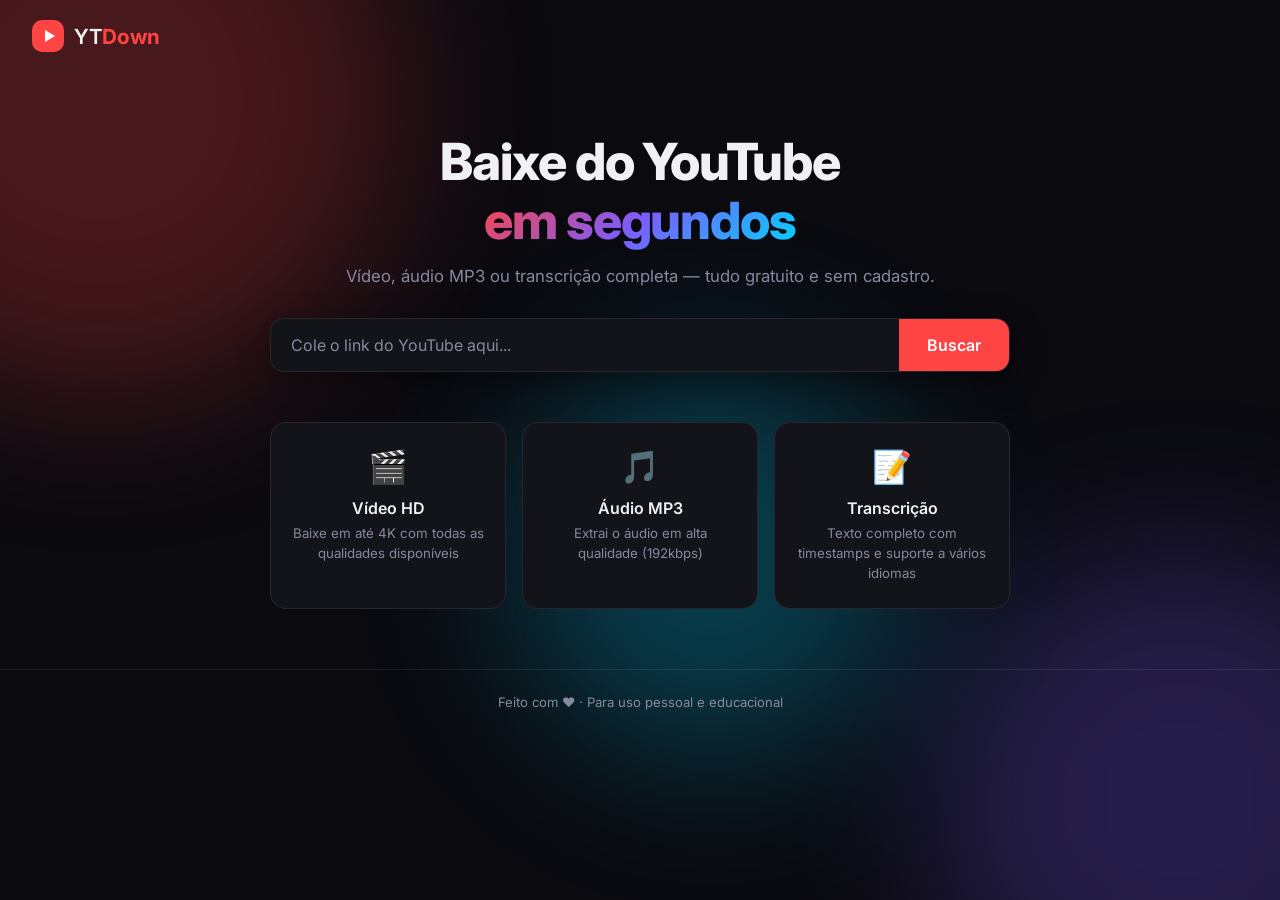
==== public/index.html @ 519b7a2e "YT Downloader - deploy inicial para Vercel" ====
<!DOCTYPE html>
<html lang="pt-BR">
<head>
  <meta charset="UTF-8" />
  <meta name="viewport" content="width=device-width, initial-scale=1.0" />
  <title>YT Downloader</title>
  <link rel="stylesheet" href="style.css" />
  <link rel="preconnect" href="https://fonts.googleapis.com" />
  <link href="https://fonts.googleapis.com/css2?family=Inter:wght@400;500;600;700;800&display=swap" rel="stylesheet" />
</head>
<body>
  <div class="bg-blobs">
    <div class="blob blob-1"></div>
    <div class="blob blob-2"></div>
    <div class="blob blob-3"></div>
  </div>

  <header>
    <div class="logo">
      <svg width="32" height="32" viewBox="0 0 32 32" fill="none">
        <rect width="32" height="32" rx="10" fill="#FF4444"/>
        <polygon points="13,10 23,16 13,22" fill="white"/>
      </svg>
      <span>YT<strong>Down</strong></span>
    </div>
  </header>

  <main>
    <section class="hero">
      <h1>Baixe do YouTube<br/><span class="gradient-text">em segundos</span></h1>
      <p class="subtitle">Vídeo, áudio MP3 ou transcrição completa — tudo gratuito e sem cadastro.</p>

      <div class="search-box">
        <input
          type="text"
          id="urlInput"
          placeholder="Cole o link do YouTube aqui..."
          autocomplete="off"
          spellcheck="false"
        />
        <button id="searchBtn" onclick="fetchInfo()">
          <span id="searchBtnText">Buscar</span>
          <svg id="searchSpinner" class="spinner hidden" viewBox="0 0 24 24" fill="none">
            <circle cx="12" cy="12" r="10" stroke="white" stroke-width="3" stroke-dasharray="31.4" stroke-dashoffset="10"/>
          </svg>
        </button>
      </div>
      <p id="urlError" class="error-msg hidden"></p>
    </section>

    <!-- Card de resultado -->
    <section id="resultCard" class="result-card hidden">
      <div class="video-info">
        <img id="thumbnail" src="" alt="thumbnail" />
        <div class="video-meta">
          <h2 id="videoTitle"></h2>
          <p id="videoChannel"></p>
          <p id="videoDuration"></p>
        </div>
      </div>

      <!-- Tabs -->
      <div class="tabs">
        <button class="tab active" data-tab="video" onclick="switchTab('video')">
          <svg viewBox="0 0 20 20" fill="currentColor"><path d="M2 6a2 2 0 012-2h6l2 2h4a2 2 0 012 2v6a2 2 0 01-2 2H4a2 2 0 01-2-2V6z"/></svg>
          Vídeo
        </button>
        <button class="tab" data-tab="audio" onclick="switchTab('audio')">
          <svg viewBox="0 0 20 20" fill="currentColor"><path d="M18 3a1 1 0 00-1.196-.98l-10 2A1 1 0 006 5v9.114A4.369 4.369 0 005 14c-1.657 0-3 .895-3 2s1.343 2 3 2 3-.895 3-2V7.82l8-1.6v5.894A4.37 4.37 0 0015 12c-1.657 0-3 .895-3 2s1.343 2 3 2 3-.895 3-2V3z"/></svg>
          Áudio
        </button>
        <button class="tab" data-tab="transcript" onclick="switchTab('transcript')">
          <svg viewBox="0 0 20 20" fill="currentColor"><path fill-rule="evenodd" d="M4 4a2 2 0 012-2h4.586A2 2 0 0112 2.586L15.414 6A2 2 0 0116 7.414V16a2 2 0 01-2 2H6a2 2 0 01-2-2V4zm2 6a1 1 0 011-1h6a1 1 0 110 2H7a1 1 0 01-1-1zm1 3a1 1 0 100 2h6a1 1 0 100-2H7z" clip-rule="evenodd"/></svg>
          Transcrição
        </button>
      </div>

      <!-- Painel Vídeo -->
      <div id="tab-video" class="tab-panel active">
        <p class="tab-desc">Escolha a qualidade desejada e clique em baixar:</p>
        <div id="formatList" class="format-list"></div>
        <div id="videoProgress" class="progress-wrap hidden">
          <div class="progress-bar-track">
            <div class="progress-bar-fill animated-progress"></div>
          </div>
          <p class="progress-label">Preparando download... isso pode levar alguns segundos ⏳</p>
        </div>
      </div>

      <!-- Painel Áudio -->
      <div id="tab-audio" class="tab-panel">
        <p class="tab-desc">Baixe o áudio do vídeo em <strong>M4A</strong> (compatível com todos os players):</p>
        <button class="btn-download btn-audio" onclick="downloadAudio()">
          <svg viewBox="0 0 20 20" fill="currentColor"><path fill-rule="evenodd" d="M3 17a1 1 0 011-1h12a1 1 0 110 2H4a1 1 0 01-1-1zm3.293-7.707a1 1 0 011.414 0L9 10.586V3a1 1 0 112 0v7.586l1.293-1.293a1 1 0 111.414 1.414l-3 3a1 1 0 01-1.414 0l-3-3a1 1 0 010-1.414z" clip-rule="evenodd"/></svg>
          Baixar Áudio
        </button>
        <div id="audioProgress" class="progress-wrap hidden">
          <div class="progress-bar-track">
            <div class="progress-bar-fill animated-progress"></div>
          </div>
          <p class="progress-label">Extraindo áudio... aguarde ⏳</p>
        </div>
      </div>

      <!-- Painel Transcrição -->
      <div id="tab-transcript" class="tab-panel">
        <p class="tab-desc">Obtenha a transcrição completa do vídeo:</p>
        <button class="btn-download btn-transcript" onclick="fetchTranscript()">
          <svg viewBox="0 0 20 20" fill="currentColor"><path fill-rule="evenodd" d="M3 4a1 1 0 011-1h12a1 1 0 110 2H4a1 1 0 01-1-1zm0 4a1 1 0 011-1h12a1 1 0 110 2H4a1 1 0 01-1-1zm0 4a1 1 0 011-1h7a1 1 0 110 2H4a1 1 0 01-1-1z" clip-rule="evenodd"/></svg>
          Gerar Transcrição
        </button>
        <div id="transcriptLoading" class="progress-wrap hidden">
          <div class="progress-bar-track">
            <div class="progress-bar-fill animated-progress"></div>
          </div>
          <p class="progress-label">Buscando transcrição... ⏳</p>
        </div>
        <div id="transcriptResult" class="transcript-box hidden">
          <div class="transcript-toolbar">
            <span id="transcriptLang" class="lang-badge"></span>
            <div class="transcript-actions">
              <button onclick="toggleTimestamps()" id="btnTimestamps" class="btn-sm">⏱ Com timestamps</button>
              <button onclick="copyTranscript()" class="btn-sm">📋 Copiar</button>
              <button onclick="downloadTranscript()" class="btn-sm">💾 Salvar .txt</button>
            </div>
          </div>
          <div id="transcriptContent" class="transcript-text"></div>
        </div>
      </div>
    </section>

    <section class="features">
      <div class="feature-card">
        <div class="feature-icon">🎬</div>
        <h3>Vídeo HD</h3>
        <p>Baixe em até 4K com todas as qualidades disponíveis</p>
      </div>
      <div class="feature-card">
        <div class="feature-icon">🎵</div>
        <h3>Áudio MP3</h3>
        <p>Extrai o áudio em alta qualidade (192kbps)</p>
      </div>
      <div class="feature-card">
        <div class="feature-icon">📝</div>
        <h3>Transcrição</h3>
        <p>Texto completo com timestamps e suporte a vários idiomas</p>
      </div>
    </section>
  </main>

  <footer>
    <p>Feito com ❤️ · Para uso pessoal e educacional</p>
  </footer>

  <script src="script.js"></script>
</body>
</html>
---- public/style.css ----
*, *::before, *::after { box-sizing: border-box; margin: 0; padding: 0; }

:root {
  --bg: #0a0a0f;
  --surface: #13131a;
  --surface2: #1c1c28;
  --border: rgba(255,255,255,0.08);
  --text: #f0f0f5;
  --text-muted: #8888a0;
  --red: #FF4444;
  --red-dark: #cc2222;
  --accent: #7c5cfc;
  --accent2: #00d4ff;
  --green: #22c55e;
  --radius: 16px;
  --shadow: 0 8px 32px rgba(0,0,0,0.4);
}

html { scroll-behavior: smooth; }

body {
  background: var(--bg);
  color: var(--text);
  font-family: 'Inter', system-ui, sans-serif;
  font-size: 16px;
  min-height: 100vh;
  overflow-x: hidden;
}

/* Background blobs */
.bg-blobs { position: fixed; inset: 0; pointer-events: none; z-index: 0; overflow: hidden; }
.blob {
  position: absolute;
  border-radius: 50%;
  filter: blur(80px);
  opacity: 0.25;
}
.blob-1 { width: 600px; height: 600px; background: var(--red); top: -200px; left: -200px; }
.blob-2 { width: 500px; height: 500px; background: var(--accent); bottom: -150px; right: -150px; }
.blob-3 { width: 400px; height: 400px; background: var(--accent2); top: 40%; left: 40%; }

/* Header */
header {
  position: relative;
  z-index: 10;
  padding: 20px 32px;
  display: flex;
  align-items: center;
}
.logo {
  display: flex;
  align-items: center;
  gap: 10px;
  font-size: 1.3rem;
  font-weight: 600;
  color: var(--text);
  text-decoration: none;
}
.logo strong { color: var(--red); }

/* Main */
main {
  position: relative;
  z-index: 10;
  max-width: 780px;
  margin: 0 auto;
  padding: 20px 20px 60px;
}

/* Hero */
.hero {
  text-align: center;
  padding: 40px 0 50px;
}
.hero h1 {
  font-size: clamp(2rem, 5vw, 3.2rem);
  font-weight: 800;
  line-height: 1.15;
  margin-bottom: 16px;
  letter-spacing: -0.02em;
}
.gradient-text {
  background: linear-gradient(135deg, var(--red), var(--accent), var(--accent2));
  -webkit-background-clip: text;
  -webkit-text-fill-color: transparent;
  background-clip: text;
}
.subtitle {
  color: var(--text-muted);
  font-size: 1.05rem;
  margin-bottom: 32px;
}

/* Search box */
.search-box {
  display: flex;
  gap: 0;
  background: var(--surface);
  border: 1.5px solid var(--border);
  border-radius: 14px;
  overflow: hidden;
  transition: border-color 0.2s;
  box-shadow: var(--shadow);
}
.search-box:focus-within { border-color: var(--red); }

.search-box input {
  flex: 1;
  background: transparent;
  border: none;
  outline: none;
  padding: 16px 20px;
  color: var(--text);
  font-size: 1rem;
  font-family: inherit;
}
.search-box input::placeholder { color: var(--text-muted); }

.search-box button {
  background: var(--red);
  border: none;
  padding: 16px 28px;
  color: white;
  font-size: 1rem;
  font-weight: 600;
  cursor: pointer;
  display: flex;
  align-items: center;
  gap: 8px;
  transition: background 0.2s;
  font-family: inherit;
}
.search-box button:hover { background: var(--red-dark); }
.search-box button:disabled { opacity: 0.6; cursor: not-allowed; }

/* Spinner */
.spinner {
  width: 20px;
  height: 20px;
  animation: spin 0.8s linear infinite;
}
@keyframes spin { to { transform: rotate(360deg); } }

.hidden { display: none !important; }

.error-msg {
  color: #ff7070;
  margin-top: 10px;
  font-size: 0.9rem;
}

/* Result card */
.result-card {
  background: var(--surface);
  border: 1.5px solid var(--border);
  border-radius: var(--radius);
  overflow: hidden;
  box-shadow: var(--shadow);
  margin-bottom: 40px;
  animation: slideUp 0.35s ease;
}
@keyframes slideUp {
  from { opacity: 0; transform: translateY(20px); }
  to   { opacity: 1; transform: translateY(0); }
}

/* Video info */
.video-info {
  display: flex;
  gap: 16px;
  padding: 20px;
  border-bottom: 1.5px solid var(--border);
  background: var(--surface2);
}
.video-info img {
  width: 160px;
  height: 90px;
  object-fit: cover;
  border-radius: 10px;
  flex-shrink: 0;
}
.video-meta { overflow: hidden; }
.video-meta h2 {
  font-size: 1rem;
  font-weight: 600;
  line-height: 1.4;
  margin-bottom: 6px;
  display: -webkit-box;
  -webkit-line-clamp: 2;
  -webkit-box-orient: vertical;
  overflow: hidden;
}
.video-meta p {
  font-size: 0.82rem;
  color: var(--text-muted);
  margin-bottom: 2px;
}

/* Tabs */
.tabs {
  display: flex;
  border-bottom: 1.5px solid var(--border);
  background: var(--surface2);
}
.tab {
  flex: 1;
  background: none;
  border: none;
  padding: 14px 12px;
  color: var(--text-muted);
  font-size: 0.88rem;
  font-weight: 500;
  cursor: pointer;
  display: flex;
  align-items: center;
  justify-content: center;
  gap: 6px;
  border-bottom: 2.5px solid transparent;
  transition: all 0.2s;
  font-family: inherit;
}
.tab svg { width: 16px; height: 16px; }
.tab:hover { color: var(--text); background: rgba(255,255,255,0.03); }
.tab.active { color: var(--red); border-bottom-color: var(--red); }

/* Tab panels */
.tab-panel { display: none; padding: 24px; }
.tab-panel.active { display: block; }
.tab-desc { color: var(--text-muted); font-size: 0.9rem; margin-bottom: 18px; }

/* Format list */
.format-list {
  display: flex;
  flex-wrap: wrap;
  gap: 10px;
}
.format-btn {
  background: var(--surface2);
  border: 1.5px solid var(--border);
  border-radius: 10px;
  padding: 10px 18px;
  color: var(--text);
  font-size: 0.9rem;
  font-weight: 500;
  cursor: pointer;
  display: flex;
  align-items: center;
  gap: 8px;
  transition: all 0.2s;
  font-family: inherit;
}
.format-btn:hover { border-color: var(--red); color: var(--red); background: rgba(255,68,68,0.08); }
.format-btn:disabled { opacity: 0.5; cursor: not-allowed; }
.format-badge {
  background: rgba(255,68,68,0.15);
  color: var(--red);
  font-size: 0.72rem;
  font-weight: 700;
  padding: 2px 6px;
  border-radius: 5px;
  text-transform: uppercase;
}

/* Download buttons */
.btn-download {
  display: inline-flex;
  align-items: center;
  gap: 8px;
  border: none;
  border-radius: 10px;
  padding: 12px 24px;
  font-size: 0.95rem;
  font-weight: 600;
  cursor: pointer;
  transition: all 0.2s;
  font-family: inherit;
}
.btn-download svg { width: 18px; height: 18px; }
.btn-download:disabled { opacity: 0.5; cursor: not-allowed; }

.btn-audio { background: linear-gradient(135deg, #7c5cfc, #9b59b6); color: white; }
.btn-audio:hover:not(:disabled) { transform: translateY(-1px); box-shadow: 0 4px 20px rgba(124,92,252,0.4); }

.btn-transcript { background: linear-gradient(135deg, #00b894, #00d4ff); color: #0a0a0f; }
.btn-transcript:hover:not(:disabled) { transform: translateY(-1px); box-shadow: 0 4px 20px rgba(0,212,255,0.3); }

/* Progress */
.progress-wrap { margin-top: 18px; }
.progress-bar-track {
  width: 100%;
  height: 6px;
  background: var(--surface2);
  border-radius: 99px;
  overflow: hidden;
}
.progress-bar-fill {
  height: 100%;
  border-radius: 99px;
  background: linear-gradient(90deg, var(--red), var(--accent));
}
.animated-progress {
  animation: indeterminate 1.5s ease-in-out infinite;
  width: 40%;
}
@keyframes indeterminate {
  0%   { transform: translateX(-100%); }
  100% { transform: translateX(350%); }
}
.progress-label { font-size: 0.82rem; color: var(--text-muted); margin-top: 8px; }

/* Transcript */
.transcript-box { margin-top: 16px; }
.transcript-toolbar {
  display: flex;
  align-items: center;
  justify-content: space-between;
  flex-wrap: wrap;
  gap: 10px;
  margin-bottom: 12px;
}
.lang-badge {
  background: rgba(0,212,255,0.15);
  color: var(--accent2);
  font-size: 0.78rem;
  font-weight: 600;
  padding: 4px 10px;
  border-radius: 99px;
  text-transform: uppercase;
}
.transcript-actions { display: flex; gap: 8px; flex-wrap: wrap; }
.btn-sm {
  background: var(--surface2);
  border: 1.5px solid var(--border);
  border-radius: 8px;
  padding: 6px 12px;
  color: var(--text-muted);
  font-size: 0.8rem;
  cursor: pointer;
  transition: all 0.2s;
  font-family: inherit;
}
.btn-sm:hover { border-color: var(--accent2); color: var(--accent2); }
.btn-sm.active { background: rgba(0,212,255,0.1); border-color: var(--accent2); color: var(--accent2); }

.transcript-text {
  background: var(--surface2);
  border: 1.5px solid var(--border);
  border-radius: 12px;
  padding: 16px 20px;
  max-height: 400px;
  overflow-y: auto;
  font-size: 0.88rem;
  line-height: 1.8;
  color: #c0c0d0;
  white-space: pre-wrap;
  word-break: break-word;
}
.transcript-text::-webkit-scrollbar { width: 6px; }
.transcript-text::-webkit-scrollbar-track { background: transparent; }
.transcript-text::-webkit-scrollbar-thumb { background: var(--border); border-radius: 99px; }

.timestamp-line { color: var(--accent2); font-weight: 600; font-size: 0.8em; margin-right: 6px; }

/* Features section */
.features {
  display: grid;
  grid-template-columns: repeat(auto-fit, minmax(200px, 1fr));
  gap: 16px;
  margin-top: 0;
}
.feature-card {
  background: var(--surface);
  border: 1.5px solid var(--border);
  border-radius: var(--radius);
  padding: 24px 20px;
  text-align: center;
  transition: border-color 0.2s, transform 0.2s;
}
.feature-card:hover { border-color: rgba(255,255,255,0.15); transform: translateY(-2px); }
.feature-icon { font-size: 2rem; margin-bottom: 12px; }
.feature-card h3 { font-size: 1rem; font-weight: 600; margin-bottom: 6px; }
.feature-card p { font-size: 0.83rem; color: var(--text-muted); line-height: 1.5; }

/* Footer */
footer {
  position: relative;
  z-index: 10;
  text-align: center;
  padding: 24px;
  color: var(--text-muted);
  font-size: 0.82rem;
  border-top: 1px solid var(--border);
}

/* Responsive */
@media (max-width: 520px) {
  .video-info { flex-direction: column; }
  .video-info img { width: 100%; height: 180px; }
  .tabs { font-size: 0.78rem; }
  .tab { padding: 12px 8px; }
}
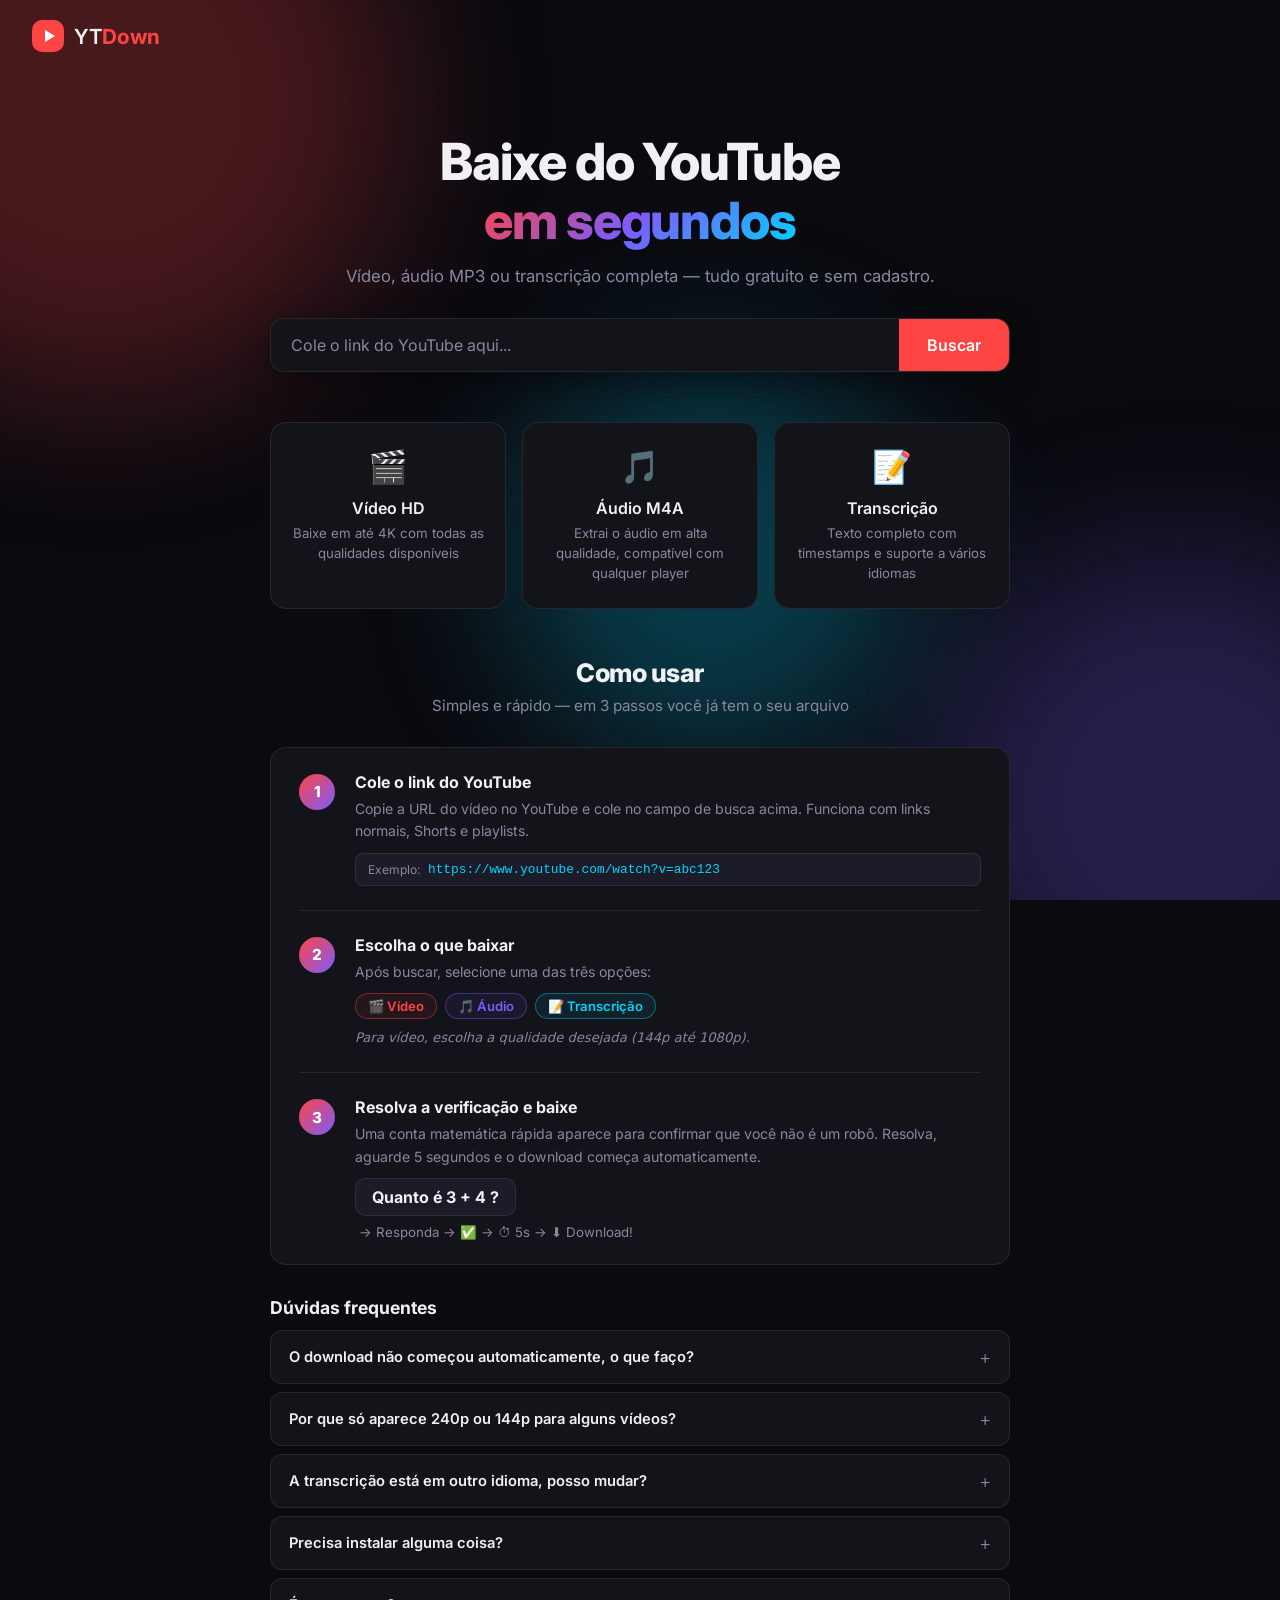
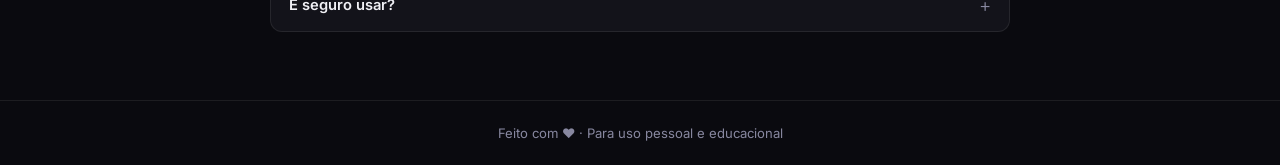
==== commit a12beedf: "Adiciona seção tutorial e FAQ para usuários do site" ====
--- a/public/index.html
+++ b/public/index.html
@@ -129,6 +129,7 @@
       </div>
     </section>
 
+    <!-- Cards de recursos -->
     <section class="features">
       <div class="feature-card">
         <div class="feature-icon">🎬</div>
@@ -137,8 +138,8 @@
       </div>
       <div class="feature-card">
         <div class="feature-icon">🎵</div>
-        <h3>Áudio MP3</h3>
-        <p>Extrai o áudio em alta qualidade (192kbps)</p>
+        <h3>Áudio M4A</h3>
+        <p>Extrai o áudio em alta qualidade, compatível com qualquer player</p>
       </div>
       <div class="feature-card">
         <div class="feature-icon">📝</div>
@@ -146,12 +147,167 @@
         <p>Texto completo com timestamps e suporte a vários idiomas</p>
       </div>
     </section>
+
+    <!-- Tutorial -->
+    <section class="tutorial">
+      <div class="tutorial-header">
+        <h2>Como usar</h2>
+        <p>Simples e rápido — em 3 passos você já tem o seu arquivo</p>
+      </div>
+
+      <div class="steps">
+
+        <div class="step">
+          <div class="step-num">1</div>
+          <div class="step-body">
+            <h4>Cole o link do YouTube</h4>
+            <p>Copie a URL do vídeo no YouTube e cole no campo de busca acima. Funciona com links normais, Shorts e playlists.</p>
+            <div class="step-example">
+              <span class="step-example-label">Exemplo:</span>
+              <code>https://www.youtube.com/watch?v=abc123</code>
+            </div>
+          </div>
+        </div>
+
+        <div class="step-divider"></div>
+
+        <div class="step">
+          <div class="step-num">2</div>
+          <div class="step-body">
+            <h4>Escolha o que baixar</h4>
+            <p>Após buscar, selecione uma das três opções:</p>
+            <div class="step-options">
+              <span class="step-tag tag-video">🎬 Vídeo</span>
+              <span class="step-tag tag-audio">🎵 Áudio</span>
+              <span class="step-tag tag-transcript">📝 Transcrição</span>
+            </div>
+            <p class="step-note">Para vídeo, escolha a qualidade desejada (144p até 1080p).</p>
+          </div>
+        </div>
+
+        <div class="step-divider"></div>
+
+        <div class="step">
+          <div class="step-num">3</div>
+          <div class="step-body">
+            <h4>Resolva a verificação e baixe</h4>
+            <p>Uma conta matemática rápida aparece para confirmar que você não é um robô. Resolva, aguarde 5 segundos e o download começa automaticamente.</p>
+            <div class="step-captcha-demo">
+              <div class="demo-question">Quanto é 3 + 4 ?</div>
+              <div class="demo-arrow">→ Responda → ✅ → ⏱ 5s → ⬇️ Download!</div>
+            </div>
+          </div>
+        </div>
+
+      </div>
+
+      <!-- FAQ -->
+      <div class="faq">
+        <h3>Dúvidas frequentes</h3>
+
+        <details class="faq-item">
+          <summary>O download não começou automaticamente, o que faço?</summary>
+          <p>Alguns navegadores bloqueiam popups. Clique no botão <strong>"Baixar novamente"</strong> que aparece após o contador, ou permita popups para este site nas configurações do navegador.</p>
+        </details>
+
+        <details class="faq-item">
+          <summary>Por que só aparece 240p ou 144p para alguns vídeos?</summary>
+          <p>O YouTube disponibiliza qualidades diferentes por vídeo. Vídeos mais antigos ou com restrições podem ter apenas resoluções menores disponíveis.</p>
+        </details>
+
+        <details class="faq-item">
+          <summary>A transcrição está em outro idioma, posso mudar?</summary>
+          <p>O site tenta buscar Português primeiro, depois Inglês, depois qualquer idioma disponível. Se o vídeo não tiver legenda no idioma desejado, será exibida a disponível. Nem todos os vídeos possuem transcrição.</p>
+        </details>
+
+        <details class="faq-item">
+          <summary>Precisa instalar alguma coisa?</summary>
+          <p>Não! Tudo funciona direto no navegador, sem instalar extensões ou aplicativos. Basta acessar o site.</p>
+        </details>
+
+        <details class="faq-item">
+          <summary>É seguro usar?</summary>
+          <p>Sim. O site não armazena seus dados, não pede login e não salva os vídeos no servidor. O download vai direto para o seu dispositivo. Use apenas para fins pessoais e educacionais, respeitando os direitos autorais.</p>
+        </details>
+      </div>
+    </section>
   </main>
 
   <footer>
     <p>Feito com ❤️ · Para uso pessoal e educacional</p>
   </footer>
 
+  <!-- Modal de verificação -->
+  <div id="downloadModal" class="modal-overlay hidden" onclick="handleOverlayClick(event)">
+    <div class="modal-card">
+      <button class="modal-close" onclick="closeModal()">✕</button>
+
+      <!-- Etapa 1: Math CAPTCHA -->
+      <div id="stepCaptcha">
+        <div class="modal-icon">🧮</div>
+        <h3 class="modal-title">Verificação rápida</h3>
+        <p class="modal-desc">Resolva a conta abaixo para liberar o download.</p>
+
+        <div class="math-captcha">
+          <div class="math-question" id="mathQuestion">?</div>
+          <div class="math-input-row">
+            <input
+              type="number"
+              id="mathAnswer"
+              class="math-input"
+              placeholder="Sua resposta"
+              autocomplete="off"
+              inputmode="numeric"
+              onkeydown="if(event.key==='Enter') checkMathAnswer()"
+            />
+            <button class="math-confirm-btn" onclick="checkMathAnswer()">
+              Confirmar →
+            </button>
+          </div>
+          <p id="mathError" class="math-error hidden">❌ Resposta incorreta. Tente novamente!</p>
+        </div>
+      </div>
+
+      <!-- Etapa 2: Countdown -->
+      <div id="stepCountdown" class="hidden">
+        <div class="modal-icon">✅</div>
+        <h3 class="modal-title">Verificado!</h3>
+        <p class="modal-desc">Seu download começa em:</p>
+        <div class="countdown-wrap">
+          <div class="countdown-ring-wrap">
+            <svg class="countdown-svg" viewBox="0 0 100 100">
+              <circle cx="50" cy="50" r="40" fill="none" stroke="rgba(255,255,255,0.08)" stroke-width="8"/>
+              <circle id="countdownRing" cx="50" cy="50" r="40" fill="none"
+                      stroke="url(#ringGrad)" stroke-width="8"
+                      stroke-dasharray="251.2" stroke-dashoffset="0"
+                      stroke-linecap="round"
+                      transform="rotate(-90 50 50)"/>
+              <defs>
+                <linearGradient id="ringGrad" x1="0%" y1="0%" x2="100%" y2="0%">
+                  <stop offset="0%" stop-color="#FF4444"/>
+                  <stop offset="100%" stop-color="#7c5cfc"/>
+                </linearGradient>
+              </defs>
+            </svg>
+            <span id="countdownNumber" class="countdown-number">5</span>
+          </div>
+          <p class="countdown-label">segundos</p>
+        </div>
+      </div>
+
+      <!-- Etapa 3: Pronto -->
+      <div id="stepDone" class="hidden">
+        <div class="modal-icon">⬇️</div>
+        <h3 class="modal-title">Pronto para baixar!</h3>
+        <p class="modal-desc">Seu download foi iniciado. Se não começar automaticamente, clique abaixo.</p>
+        <button class="btn-download-now" onclick="retryDownload()">
+          Baixar novamente
+        </button>
+        <button class="btn-close-modal" onclick="closeModal()">Fechar</button>
+      </div>
+    </div>
+  </div>
+
   <script src="script.js"></script>
 </body>
 </html>
--- a/public/style.css
+++ b/public/style.css
@@ -381,6 +381,201 @@
 .feature-card h3 { font-size: 1rem; font-weight: 600; margin-bottom: 6px; }
 .feature-card p { font-size: 0.83rem; color: var(--text-muted); line-height: 1.5; }
 
+/* ─── Tutorial ──────────────────────────────────────────────────────────────── */
+.tutorial {
+  margin-top: 48px;
+}
+
+.tutorial-header {
+  text-align: center;
+  margin-bottom: 32px;
+}
+.tutorial-header h2 {
+  font-size: 1.6rem;
+  font-weight: 800;
+  margin-bottom: 8px;
+  letter-spacing: -0.02em;
+}
+.tutorial-header p {
+  color: var(--text-muted);
+  font-size: 0.95rem;
+}
+
+/* Steps */
+.steps {
+  background: var(--surface);
+  border: 1.5px solid var(--border);
+  border-radius: var(--radius);
+  overflow: hidden;
+  margin-bottom: 32px;
+}
+
+.step {
+  display: flex;
+  gap: 20px;
+  padding: 24px 28px;
+  align-items: flex-start;
+}
+
+.step-divider {
+  height: 1px;
+  background: var(--border);
+  margin: 0 28px;
+}
+
+.step-num {
+  flex-shrink: 0;
+  width: 36px;
+  height: 36px;
+  border-radius: 50%;
+  background: linear-gradient(135deg, var(--red), var(--accent));
+  color: white;
+  font-size: 0.95rem;
+  font-weight: 800;
+  display: flex;
+  align-items: center;
+  justify-content: center;
+  margin-top: 2px;
+}
+
+.step-body h4 {
+  font-size: 1rem;
+  font-weight: 700;
+  margin-bottom: 6px;
+}
+.step-body p {
+  color: var(--text-muted);
+  font-size: 0.88rem;
+  line-height: 1.6;
+  margin-bottom: 10px;
+}
+.step-body p:last-child { margin-bottom: 0; }
+
+.step-example {
+  display: flex;
+  align-items: center;
+  gap: 8px;
+  background: var(--surface2);
+  border: 1px solid var(--border);
+  border-radius: 8px;
+  padding: 8px 12px;
+  margin-top: 8px;
+}
+.step-example-label {
+  font-size: 0.75rem;
+  color: var(--text-muted);
+  white-space: nowrap;
+}
+.step-example code {
+  font-size: 0.8rem;
+  color: var(--accent2);
+  font-family: 'Courier New', monospace;
+  word-break: break-all;
+}
+
+.step-options {
+  display: flex;
+  flex-wrap: wrap;
+  gap: 8px;
+  margin: 10px 0 8px;
+}
+.step-tag {
+  font-size: 0.82rem;
+  font-weight: 600;
+  padding: 4px 12px;
+  border-radius: 99px;
+  border: 1.5px solid;
+}
+.tag-video    { color: var(--red);    border-color: rgba(255,68,68,0.4);    background: rgba(255,68,68,0.08); }
+.tag-audio    { color: var(--accent); border-color: rgba(124,92,252,0.4);   background: rgba(124,92,252,0.08); }
+.tag-transcript { color: var(--accent2); border-color: rgba(0,212,255,0.4); background: rgba(0,212,255,0.08); }
+
+.step-note {
+  font-size: 0.82rem !important;
+  color: var(--text-muted);
+  font-style: italic;
+}
+
+.step-captcha-demo {
+  margin-top: 10px;
+  display: flex;
+  flex-direction: column;
+  gap: 8px;
+}
+.demo-question {
+  display: inline-block;
+  background: var(--surface2);
+  border: 1.5px solid var(--border);
+  border-radius: 10px;
+  padding: 8px 16px;
+  font-weight: 700;
+  font-size: 1rem;
+  color: var(--text);
+  width: fit-content;
+}
+.demo-arrow {
+  font-size: 0.83rem;
+  color: var(--text-muted);
+  padding-left: 4px;
+}
+
+/* FAQ */
+.faq {
+  margin-top: 8px;
+}
+.faq h3 {
+  font-size: 1.1rem;
+  font-weight: 700;
+  margin-bottom: 12px;
+}
+
+.faq-item {
+  background: var(--surface);
+  border: 1.5px solid var(--border);
+  border-radius: 12px;
+  margin-bottom: 8px;
+  overflow: hidden;
+  transition: border-color 0.2s;
+}
+.faq-item:hover { border-color: rgba(255,255,255,0.15); }
+.faq-item[open] { border-color: var(--red); }
+
+.faq-item summary {
+  padding: 14px 18px;
+  font-size: 0.92rem;
+  font-weight: 600;
+  cursor: pointer;
+  list-style: none;
+  display: flex;
+  justify-content: space-between;
+  align-items: center;
+  gap: 12px;
+  user-select: none;
+}
+.faq-item summary::-webkit-details-marker { display: none; }
+.faq-item summary::after {
+  content: "+";
+  font-size: 1.2rem;
+  font-weight: 300;
+  color: var(--text-muted);
+  flex-shrink: 0;
+  transition: transform 0.2s;
+}
+.faq-item[open] summary::after {
+  content: "−";
+  color: var(--red);
+}
+
+.faq-item p {
+  padding: 0 18px 14px;
+  font-size: 0.87rem;
+  color: var(--text-muted);
+  line-height: 1.65;
+  border-top: 1px solid var(--border);
+  padding-top: 12px;
+}
+.faq-item p strong { color: var(--text); }
+
 /* Footer */
 footer {
   position: relative;
@@ -392,6 +587,197 @@
   border-top: 1px solid var(--border);
 }
 
+/* ─── Modal de verificação ─────────────────────────────────────────────────── */
+.modal-overlay {
+  position: fixed;
+  inset: 0;
+  background: rgba(0, 0, 0, 0.75);
+  backdrop-filter: blur(6px);
+  -webkit-backdrop-filter: blur(6px);
+  z-index: 1000;
+  display: flex;
+  align-items: center;
+  justify-content: center;
+  padding: 20px;
+  animation: fadeIn 0.2s ease;
+}
+@keyframes fadeIn { from { opacity: 0; } to { opacity: 1; } }
+
+.modal-card {
+  background: var(--surface);
+  border: 1.5px solid var(--border);
+  border-radius: 20px;
+  padding: 36px 32px;
+  width: 100%;
+  max-width: 420px;
+  position: relative;
+  text-align: center;
+  box-shadow: 0 24px 64px rgba(0, 0, 0, 0.6);
+  animation: slideUp 0.25s ease;
+}
+
+.modal-close {
+  position: absolute;
+  top: 14px;
+  right: 16px;
+  background: none;
+  border: none;
+  color: var(--text-muted);
+  font-size: 1.1rem;
+  cursor: pointer;
+  line-height: 1;
+  padding: 4px 6px;
+  border-radius: 6px;
+  transition: color 0.2s, background 0.2s;
+}
+.modal-close:hover { color: var(--text); background: rgba(255,255,255,0.06); }
+
+.modal-icon { font-size: 2.4rem; margin-bottom: 10px; }
+.modal-title { font-size: 1.2rem; font-weight: 700; margin-bottom: 8px; }
+.modal-desc { color: var(--text-muted); font-size: 0.9rem; margin-bottom: 22px; line-height: 1.5; }
+
+/* Math CAPTCHA */
+.math-captcha {
+  margin-top: 4px;
+}
+
+.math-question {
+  font-size: 2rem;
+  font-weight: 800;
+  text-align: center;
+  padding: 18px 24px;
+  background: var(--surface2);
+  border: 1.5px solid var(--border);
+  border-radius: 14px;
+  margin-bottom: 14px;
+  letter-spacing: 0.04em;
+  color: var(--text);
+  font-variant-numeric: tabular-nums;
+  user-select: none;
+}
+
+.math-input-row {
+  display: flex;
+  gap: 10px;
+}
+
+.math-input {
+  flex: 1;
+  background: var(--surface2);
+  border: 1.5px solid var(--border);
+  border-radius: 10px;
+  padding: 12px 16px;
+  color: var(--text);
+  font-size: 1.1rem;
+  font-weight: 600;
+  font-family: inherit;
+  outline: none;
+  text-align: center;
+  transition: border-color 0.2s;
+  /* Remove setas do input number */
+  -moz-appearance: textfield;
+}
+.math-input::-webkit-outer-spin-button,
+.math-input::-webkit-inner-spin-button { -webkit-appearance: none; margin: 0; }
+.math-input:focus { border-color: var(--accent2); }
+.math-input.shake {
+  animation: shake 0.4s ease;
+  border-color: #ff4444 !important;
+}
+@keyframes shake {
+  0%, 100% { transform: translateX(0); }
+  20%       { transform: translateX(-8px); }
+  40%       { transform: translateX(8px); }
+  60%       { transform: translateX(-5px); }
+  80%       { transform: translateX(5px); }
+}
+
+.math-confirm-btn {
+  background: linear-gradient(135deg, var(--red), var(--accent));
+  color: white;
+  border: none;
+  border-radius: 10px;
+  padding: 12px 18px;
+  font-size: 0.95rem;
+  font-weight: 700;
+  cursor: pointer;
+  white-space: nowrap;
+  transition: opacity 0.2s, transform 0.2s;
+  font-family: inherit;
+}
+.math-confirm-btn:hover { opacity: 0.88; transform: translateY(-1px); }
+.math-confirm-btn:active { transform: translateY(0); }
+
+.math-error {
+  color: #ff7070;
+  font-size: 0.85rem;
+  margin-top: 10px;
+  text-align: center;
+}
+
+/* Countdown */
+.countdown-wrap {
+  display: flex;
+  flex-direction: column;
+  align-items: center;
+  gap: 8px;
+  margin: 8px 0 4px;
+}
+.countdown-ring-wrap {
+  position: relative;
+  width: 110px;
+  height: 110px;
+}
+.countdown-svg { width: 110px; height: 110px; }
+.countdown-number {
+  position: absolute;
+  inset: 0;
+  display: flex;
+  align-items: center;
+  justify-content: center;
+  font-size: 2.4rem;
+  font-weight: 800;
+  color: var(--text);
+}
+.countdown-label { color: var(--text-muted); font-size: 0.85rem; margin-top: 2px; }
+
+/* Botões do modal */
+.btn-download-now {
+  display: inline-flex;
+  align-items: center;
+  justify-content: center;
+  gap: 8px;
+  background: linear-gradient(135deg, var(--red), var(--accent));
+  color: white;
+  border: none;
+  border-radius: 12px;
+  padding: 13px 32px;
+  font-size: 1rem;
+  font-weight: 700;
+  cursor: pointer;
+  width: 100%;
+  margin-top: 8px;
+  transition: opacity 0.2s, transform 0.2s;
+  font-family: inherit;
+}
+.btn-download-now:hover { opacity: 0.9; transform: translateY(-1px); }
+
+.btn-close-modal {
+  display: inline-block;
+  background: none;
+  border: 1.5px solid var(--border);
+  border-radius: 10px;
+  padding: 10px 24px;
+  color: var(--text-muted);
+  font-size: 0.88rem;
+  cursor: pointer;
+  width: 100%;
+  margin-top: 10px;
+  transition: border-color 0.2s, color 0.2s;
+  font-family: inherit;
+}
+.btn-close-modal:hover { border-color: rgba(255,255,255,0.2); color: var(--text); }
+
 /* Responsive */
 @media (max-width: 520px) {
   .video-info { flex-direction: column; }
